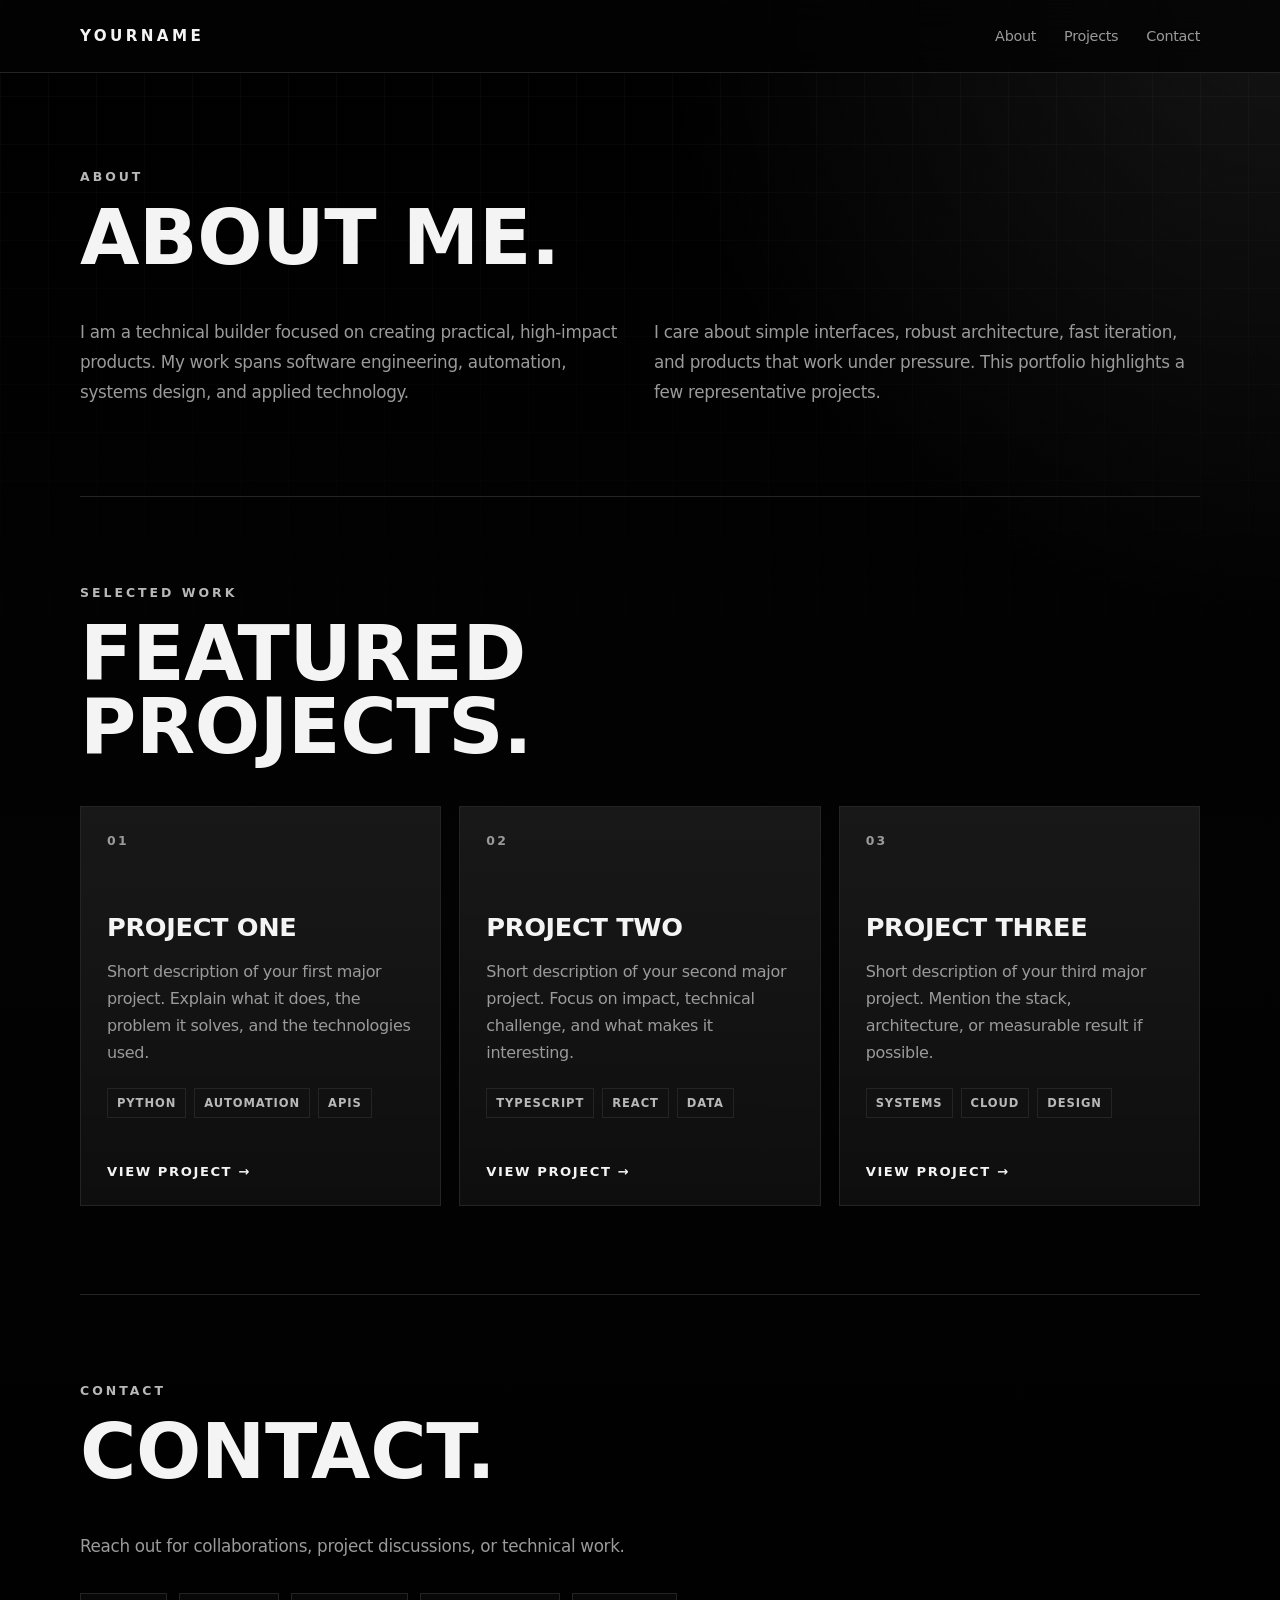
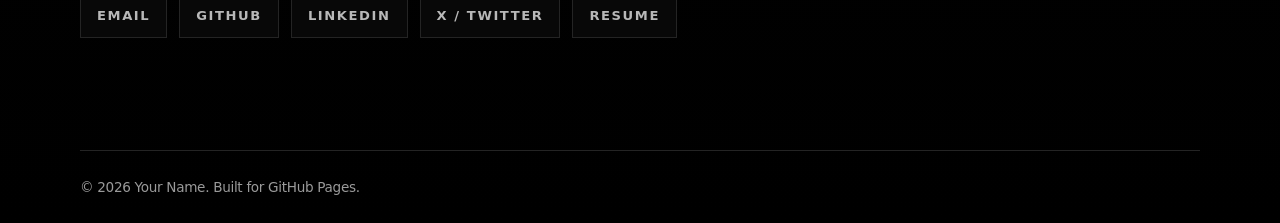
==== index.html @ 9b128155 "basic" ====
<!doctype html>
<html lang="en">
  <head>
    <meta charset="UTF-8" />
    <meta name="viewport" content="width=device-width, initial-scale=1.0" />
    <title>Your Name | Portfolio</title>
    <meta
      name="description"
      content="Portfolio website for Your Name featuring projects, background, and contact links."
    />
    <link rel="stylesheet" href="styles.css" />
  </head>

  <body>
    <header class="site-header">
      <nav class="nav">
        <a href="#" class="logo">YOURNAME</a>

        <div class="nav-links">
          <a href="#about">About</a>
          <a href="#projects">Projects</a>
          <a href="#contact">Contact</a>
        </div>
      </nav>
    </header>

    <main>
      <section id="about" class="section first-section">
        <div class="section-heading">
          <p class="eyebrow">About</p>
          <h1>About me.</h1>
        </div>

        <div class="about-grid">
          <p>
            I am a technical builder focused on creating practical, high-impact
            products. My work spans software engineering, automation, systems
            design, and applied technology.
          </p>

          <p>
            I care about simple interfaces, robust architecture, fast iteration,
            and products that work under pressure. This portfolio highlights a
            few representative projects.
          </p>
        </div>
      </section>

      <section id="projects" class="section">
        <div class="section-heading">
          <p class="eyebrow">Selected Work</p>
          <h2>Featured projects.</h2>
        </div>

        <div class="project-grid">
          <article class="project-card">
            <div class="project-number">01</div>
            <h3>Project One</h3>
            <p>
              Short description of your first major project. Explain what it
              does, the problem it solves, and the technologies used.
            </p>
            <div class="tags">
              <span>Python</span>
              <span>Automation</span>
              <span>APIs</span>
            </div>
            <a href="#" class="project-link">View Project</a>
          </article>

          <article class="project-card">
            <div class="project-number">02</div>
            <h3>Project Two</h3>
            <p>
              Short description of your second major project. Focus on impact,
              technical challenge, and what makes it interesting.
            </p>
            <div class="tags">
              <span>TypeScript</span>
              <span>React</span>
              <span>Data</span>
            </div>
            <a href="#" class="project-link">View Project</a>
          </article>

          <article class="project-card">
            <div class="project-number">03</div>
            <h3>Project Three</h3>
            <p>
              Short description of your third major project. Mention the stack,
              architecture, or measurable result if possible.
            </p>
            <div class="tags">
              <span>Systems</span>
              <span>Cloud</span>
              <span>Design</span>
            </div>
            <a href="#" class="project-link">View Project</a>
          </article>
        </div>
      </section>

      <section id="contact" class="section contact-section">
        <div class="section-heading">
          <p class="eyebrow">Contact</p>
          <h2>Contact.</h2>
        </div>

        <p class="contact-copy">
          Reach out for collaborations, project discussions, or technical work.
        </p>

        <div class="contact-links">
          <a href="mailto:your.email@example.com">Email</a>
          <a
            href="https://github.com/yourusername"
            target="_blank"
            rel="noreferrer"
          >
            GitHub
          </a>
          <a
            href="https://www.linkedin.com/in/yourusername"
            target="_blank"
            rel="noreferrer"
          >
            LinkedIn
          </a>
          <a href="https://x.com/yourusername" target="_blank" rel="noreferrer">
            X / Twitter
          </a>
          <a href="#" target="_blank" rel="noreferrer">Resume</a>
        </div>
      </section>
    </main>

    <footer class="footer">
      <p>© 2026 Your Name. Built for GitHub Pages.</p>
    </footer>
  </body>
</html>
---- styles.css ----
:root {
    --bg: #030303;
    --panel: #0e0e0e;
    --panel-light: #151515;
    --text: #f4f4f4;
    --muted: #9a9a9a;
    --line: #242424;
    --accent-soft: #b8b8b8;
    --max-width: 1120px;
  }
  
  * {
    box-sizing: border-box;
    margin: 0;
    padding: 0;
  }
  
  html {
    scroll-behavior: smooth;
  }
  
  body {
    min-height: 100vh;
    background:
      radial-gradient(
        circle at top right,
        rgba(255, 255, 255, 0.08),
        transparent 28%
      ),
      linear-gradient(180deg, #000000 0%, var(--bg) 50%, #000000 100%);
    color: var(--text);
    font-family:
      Inter, ui-sans-serif, system-ui, -apple-system, BlinkMacSystemFont,
      "Segoe UI", sans-serif;
    letter-spacing: -0.02em;
  }
  
  body::before {
    position: fixed;
    inset: 0;
    z-index: -1;
    content: "";
    background-image:
      linear-gradient(rgba(255, 255, 255, 0.03) 1px, transparent 1px),
      linear-gradient(90deg, rgba(255, 255, 255, 0.03) 1px, transparent 1px);
    background-size: 48px 48px;
    mask-image: linear-gradient(to bottom, black, transparent 85%);
  }
  
  a {
    color: inherit;
    text-decoration: none;
  }
  
  .site-header {
    position: sticky;
    top: 0;
    z-index: 20;
    border-bottom: 1px solid var(--line);
    background: rgba(3, 3, 3, 0.76);
    backdrop-filter: blur(18px);
  }
  
  .nav {
    display: flex;
    align-items: center;
    justify-content: space-between;
    width: min(100% - 32px, var(--max-width));
    height: 72px;
    margin: 0 auto;
  }
  
  .logo {
    font-size: 0.95rem;
    font-weight: 800;
    letter-spacing: 0.22em;
  }
  
  .nav-links {
    display: flex;
    gap: 28px;
  }
  
  .nav-links a {
    color: var(--muted);
    font-size: 0.9rem;
    transition:
      color 180ms ease,
      transform 180ms ease;
  }
  
  .nav-links a:hover {
    color: var(--text);
    transform: translateY(-1px);
  }
  
  .section {
    width: min(100% - 32px, var(--max-width));
    margin: 0 auto;
    padding: 88px 0;
    border-top: 1px solid var(--line);
  }
  
  .first-section {
    border-top: none;
    padding-top: 96px;
  }
  
  .section-heading {
    max-width: 760px;
    margin-bottom: 42px;
  }
  
  .eyebrow {
    margin-bottom: 18px;
    color: var(--accent-soft);
    font-size: 0.78rem;
    font-weight: 700;
    letter-spacing: 0.24em;
    text-transform: uppercase;
  }
  
  h1,
  h2 {
    font-size: clamp(2.6rem, 6vw, 5rem);
    font-weight: 800;
    line-height: 0.95;
    text-transform: uppercase;
  }
  
  .about-grid {
    display: grid;
    grid-template-columns: repeat(2, minmax(0, 1fr));
    gap: 28px;
  }
  
  .about-grid p,
  .contact-copy {
    color: var(--muted);
    font-size: 1.05rem;
    line-height: 1.8;
  }
  
  .project-grid {
    display: grid;
    grid-template-columns: repeat(3, minmax(0, 1fr));
    gap: 18px;
  }
  
  .project-card {
    display: flex;
    min-height: 400px;
    flex-direction: column;
    padding: 26px;
    border: 1px solid var(--line);
    background:
      linear-gradient(180deg, rgba(255, 255, 255, 0.045), transparent),
      var(--panel);
    transition:
      border-color 180ms ease,
      background 180ms ease,
      transform 180ms ease;
  }
  
  .project-card:hover {
    border-color: rgba(255, 255, 255, 0.34);
    background: var(--panel-light);
    transform: translateY(-6px);
  }
  
  .project-number {
    margin-bottom: 64px;
    color: var(--muted);
    font-size: 0.78rem;
    font-weight: 800;
    letter-spacing: 0.18em;
  }
  
  .project-card h3 {
    margin-bottom: 16px;
    font-size: 1.6rem;
    text-transform: uppercase;
  }
  
  .project-card p {
    color: var(--muted);
    line-height: 1.7;
  }
  
  .tags {
    display: flex;
    flex-wrap: wrap;
    gap: 8px;
    margin-top: 22px;
  }
  
  .tags span {
    padding: 7px 9px;
    border: 1px solid var(--line);
    color: var(--accent-soft);
    font-size: 0.72rem;
    font-weight: 700;
    letter-spacing: 0.08em;
    text-transform: uppercase;
  }
  
  .project-link {
    margin-top: auto;
    padding-top: 28px;
    color: var(--text);
    font-size: 0.82rem;
    font-weight: 800;
    letter-spacing: 0.12em;
    text-transform: uppercase;
  }
  
  .project-link::after {
    content: " →";
  }
  
  .contact-section {
    padding-bottom: 112px;
  }
  
  .contact-copy {
    max-width: 620px;
    margin-bottom: 32px;
  }
  
  .contact-links {
    display: flex;
    flex-wrap: wrap;
    gap: 12px;
  }
  
  .contact-links a {
    padding: 14px 16px;
    border: 1px solid var(--line);
    background: rgba(255, 255, 255, 0.03);
    color: var(--accent-soft);
    font-size: 0.82rem;
    font-weight: 800;
    letter-spacing: 0.12em;
    text-transform: uppercase;
    transition:
      color 180ms ease,
      border-color 180ms ease,
      transform 180ms ease;
  }
  
  .contact-links a:hover {
    color: var(--text);
    border-color: rgba(255, 255, 255, 0.35);
    transform: translateY(-2px);
  }
  
  .footer {
    width: min(100% - 32px, var(--max-width));
    margin: 0 auto;
    padding: 28px 0;
    border-top: 1px solid var(--line);
    color: var(--muted);
    font-size: 0.85rem;
  }
  
  @media (max-width: 860px) {
    .about-grid,
    .project-grid {
      grid-template-columns: 1fr;
    }
  
    .project-card {
      min-height: 320px;
    }
  }
  
  @media (max-width: 620px) {
    .nav {
      height: 64px;
    }
  
    .nav-links {
      gap: 16px;
    }
  
    .nav-links a {
      font-size: 0.8rem;
    }
  
    .section {
      padding: 68px 0;
    }
  
    .first-section {
      padding-top: 72px;
    }
  
    h1,
    h2 {
      font-size: clamp(2.3rem, 14vw, 4rem);
    }
  
    .contact-links {
      flex-direction: column;
    }
  
    .contact-links a {
      width: 100%;
    }
  }
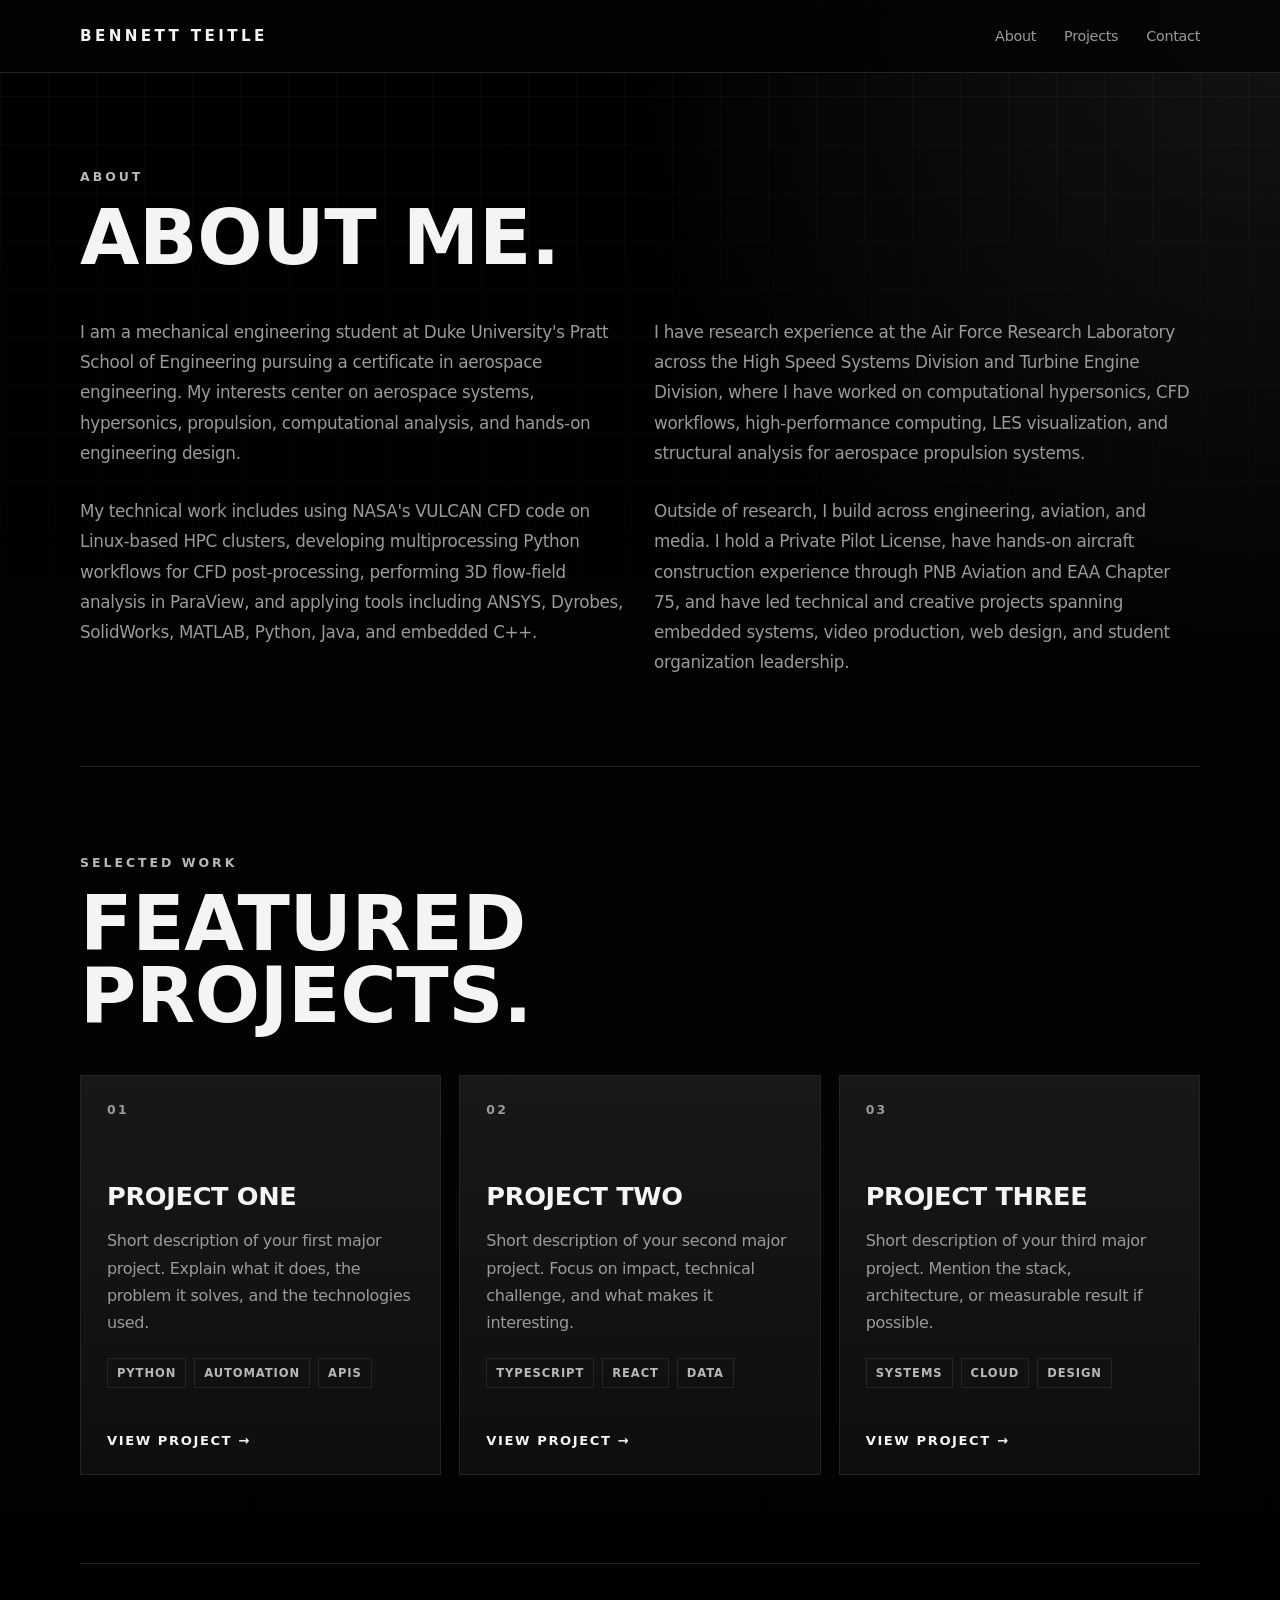
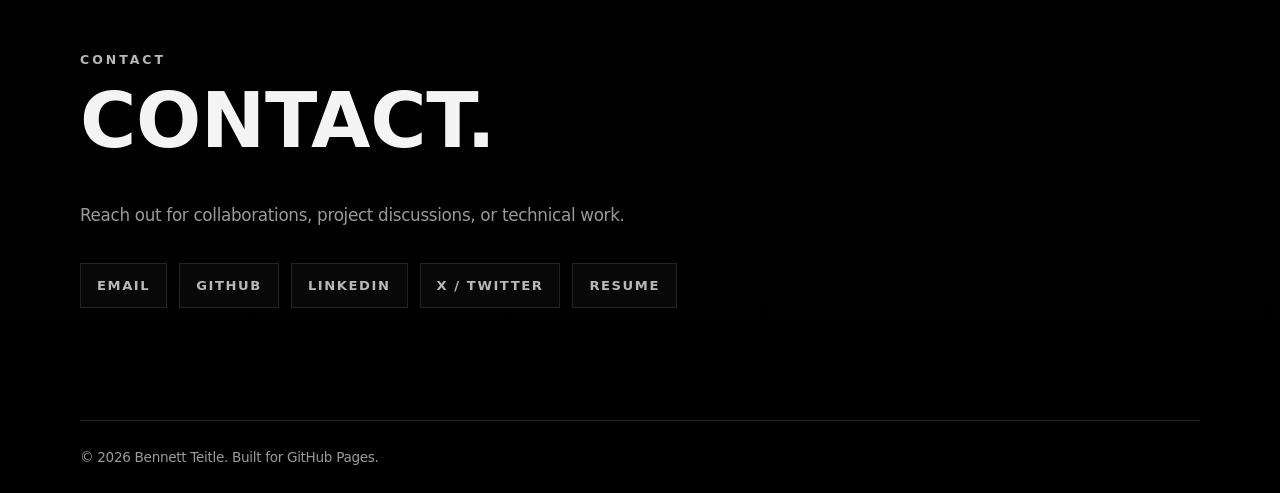
==== commit 728a389d: "filling in" ====
--- a/index.html
+++ b/index.html
@@ -3,10 +3,10 @@
   <head>
     <meta charset="UTF-8" />
     <meta name="viewport" content="width=device-width, initial-scale=1.0" />
-    <title>Your Name | Portfolio</title>
+    <title>Bennett Teitle | Portfolio</title>
     <meta
       name="description"
-      content="Portfolio website for Your Name featuring projects, background, and contact links."
+      content="Portfolio website for Bennett Teitle featuring projects, background, and contact links."
     />
     <link rel="stylesheet" href="styles.css" />
   </head>
@@ -14,7 +14,7 @@
   <body>
     <header class="site-header">
       <nav class="nav">
-        <a href="#" class="logo">YOURNAME</a>
+        <a href="#" class="logo">BENNETT TEITLE</a>
 
         <div class="nav-links">
           <a href="#about">About</a>
@@ -33,15 +33,34 @@
 
         <div class="about-grid">
           <p>
-            I am a technical builder focused on creating practical, high-impact
-            products. My work spans software engineering, automation, systems
-            design, and applied technology.
+            I am a mechanical engineering student at Duke University's Pratt
+            School of Engineering pursuing a certificate in aerospace
+            engineering. My interests center on aerospace systems, hypersonics,
+            propulsion, computational analysis, and hands-on engineering design.
           </p>
 
           <p>
-            I care about simple interfaces, robust architecture, fast iteration,
-            and products that work under pressure. This portfolio highlights a
-            few representative projects.
+            I have research experience at the Air Force Research Laboratory
+            across the High Speed Systems Division and Turbine Engine Division,
+            where I have worked on computational hypersonics, CFD workflows,
+            high-performance computing, LES visualization, and structural
+            analysis for aerospace propulsion systems.
+          </p>
+
+          <p>
+            My technical work includes using NASA's VULCAN CFD code on
+            Linux-based HPC clusters, developing multiprocessing Python
+            workflows for CFD post-processing, performing 3D flow-field analysis
+            in ParaView, and applying tools including ANSYS, Dyrobes,
+            SolidWorks, MATLAB, Python, Java, and embedded C++.
+          </p>
+
+          <p>
+            Outside of research, I build across engineering, aviation, and
+            media. I hold a Private Pilot License, have hands-on aircraft
+            construction experience through PNB Aviation and EAA Chapter 75, and
+            have led technical and creative projects spanning embedded systems,
+            video production, web design, and student organization leadership.
           </p>
         </div>
       </section>
@@ -111,7 +130,7 @@
         </p>
 
         <div class="contact-links">
-          <a href="mailto:your.email@example.com">Email</a>
+          <a href="mailto:bennett.teitle@duke.edu">Email</a>
           <a
             href="https://github.com/yourusername"
             target="_blank"
@@ -120,7 +139,7 @@
             GitHub
           </a>
           <a
-            href="https://www.linkedin.com/in/yourusername"
+            href="https://www.linkedin.com/in/bennett-teitle-175110246/"
             target="_blank"
             rel="noreferrer"
           >
@@ -135,7 +154,7 @@
     </main>
 
     <footer class="footer">
-      <p>© 2026 Your Name. Built for GitHub Pages.</p>
+      <p>© 2026 Bennett Teitle. Built for GitHub Pages.</p>
     </footer>
   </body>
 </html>
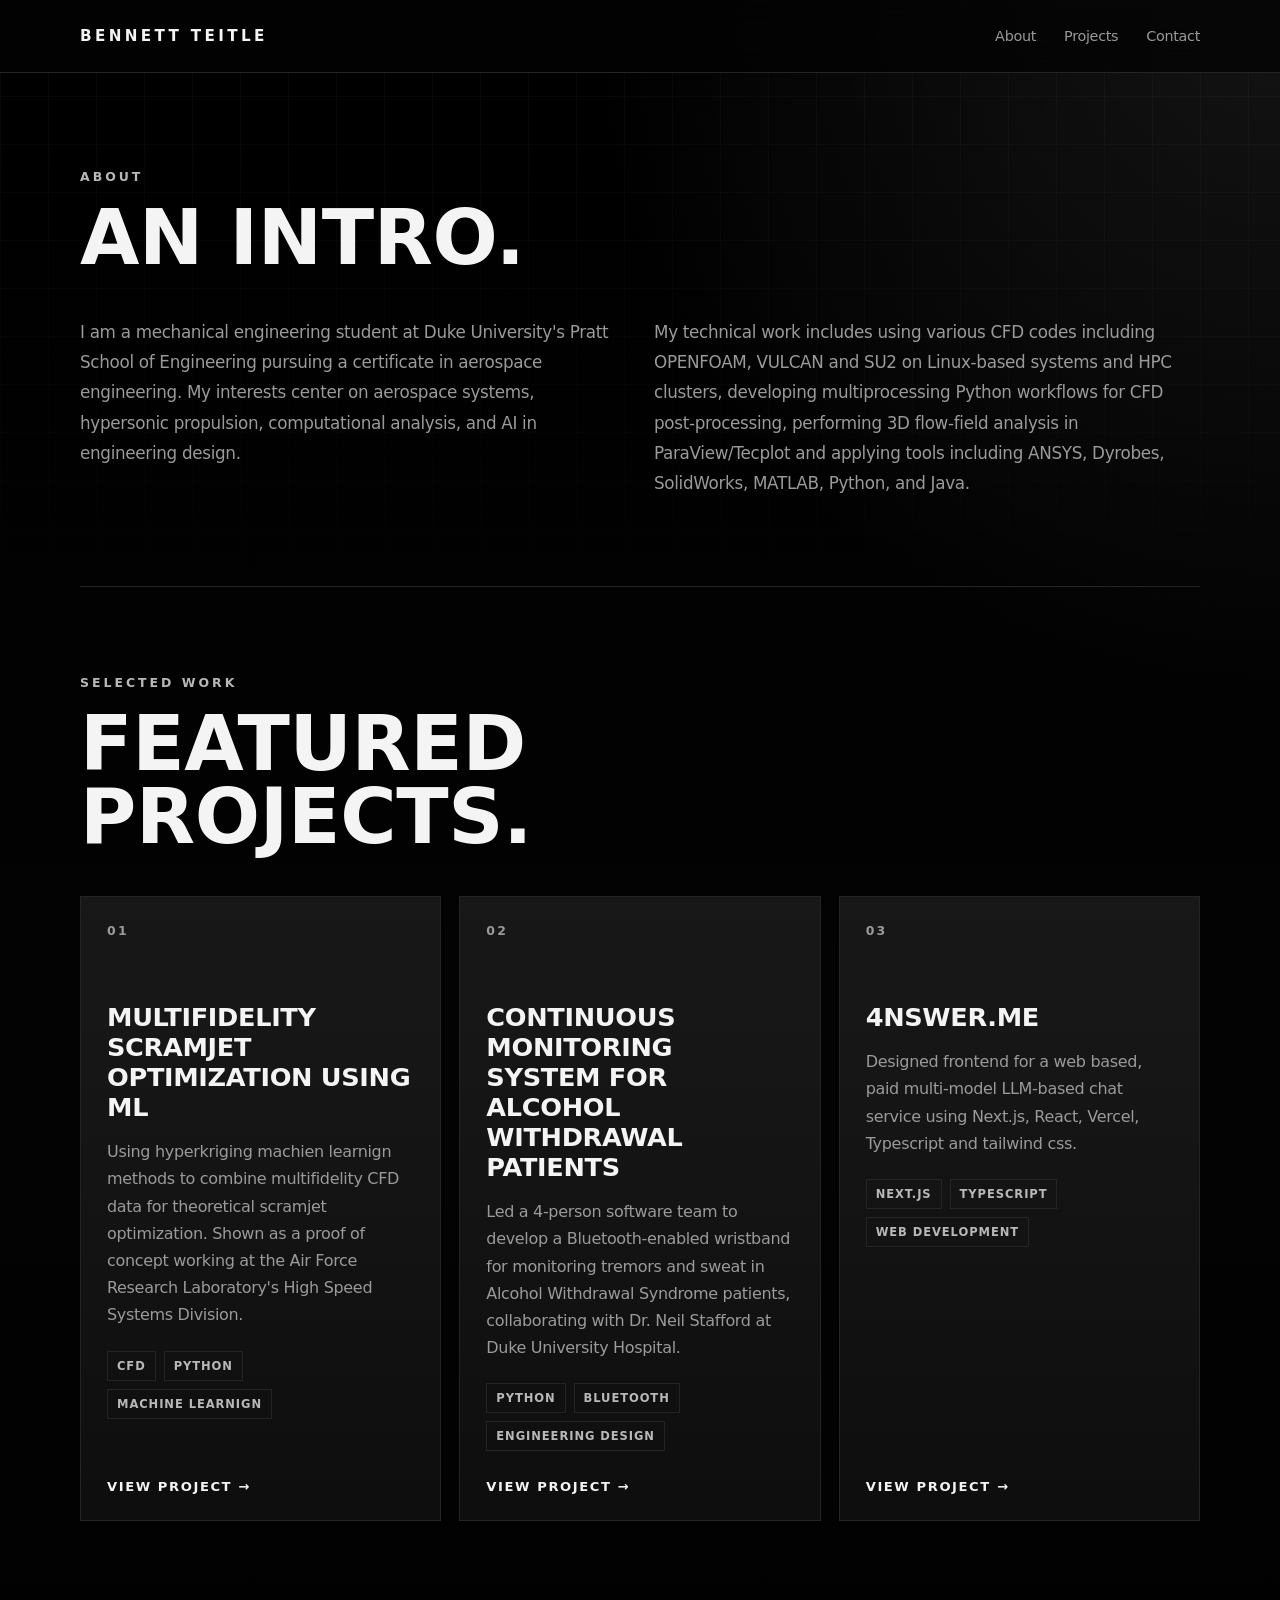
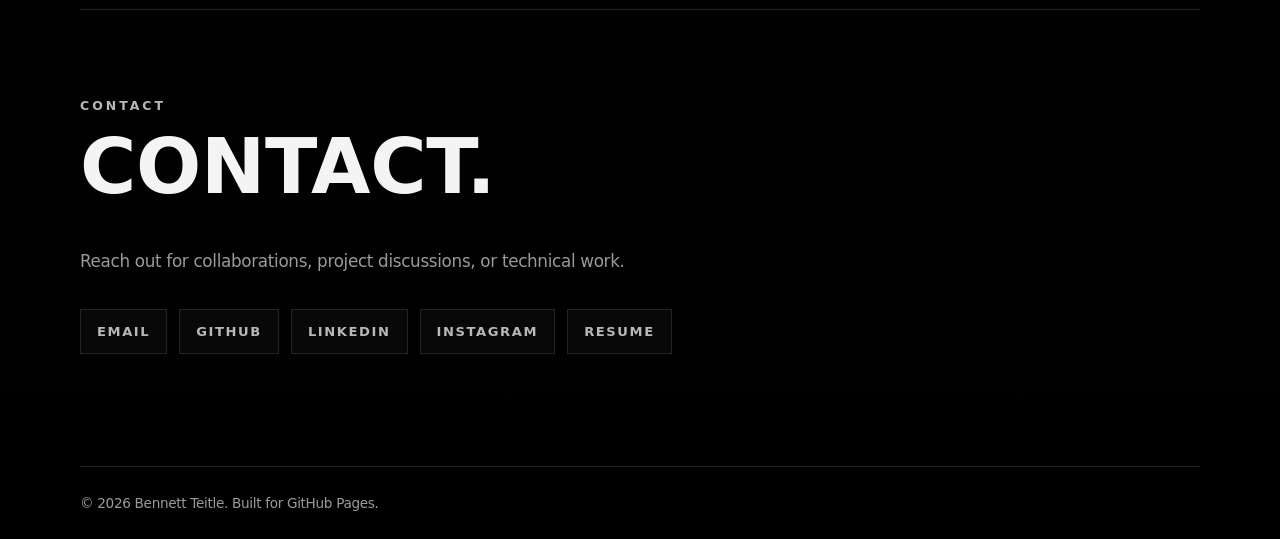
==== commit 37abaeb5: "detail" ====
--- a/index.html
+++ b/index.html
@@ -28,40 +28,25 @@
       <section id="about" class="section first-section">
         <div class="section-heading">
           <p class="eyebrow">About</p>
-          <h1>About me.</h1>
+          <h1>An Intro.</h1>
         </div>
 
         <div class="about-grid">
           <p>
             I am a mechanical engineering student at Duke University's Pratt
             School of Engineering pursuing a certificate in aerospace
-            engineering. My interests center on aerospace systems, hypersonics,
-            propulsion, computational analysis, and hands-on engineering design.
+            engineering. My interests center on aerospace systems, hypersonic propulsion,
+            computational analysis, and AI in engineering design.
           </p>
 
           <p>
-            I have research experience at the Air Force Research Laboratory
-            across the High Speed Systems Division and Turbine Engine Division,
-            where I have worked on computational hypersonics, CFD workflows,
-            high-performance computing, LES visualization, and structural
-            analysis for aerospace propulsion systems.
+            My technical work includes using various CFD codes including OPENFOAM, VULCAN and SU2 on
+            Linux-based systems and HPC clusters, developing multiprocessing Python
+            workflows for CFD post-processing, performing 3D flow-field analysis
+            in ParaView/Tecplot and applying tools including ANSYS, Dyrobes,
+            SolidWorks, MATLAB, Python, and Java.
           </p>
 
-          <p>
-            My technical work includes using NASA's VULCAN CFD code on
-            Linux-based HPC clusters, developing multiprocessing Python
-            workflows for CFD post-processing, performing 3D flow-field analysis
-            in ParaView, and applying tools including ANSYS, Dyrobes,
-            SolidWorks, MATLAB, Python, Java, and embedded C++.
-          </p>
-
-          <p>
-            Outside of research, I build across engineering, aviation, and
-            media. I hold a Private Pilot License, have hands-on aircraft
-            construction experience through PNB Aviation and EAA Chapter 75, and
-            have led technical and creative projects spanning embedded systems,
-            video production, web design, and student organization leadership.
-          </p>
         </div>
       </section>
 
@@ -74,45 +59,44 @@
         <div class="project-grid">
           <article class="project-card">
             <div class="project-number">01</div>
-            <h3>Project One</h3>
+            <h3>Multifidelity Scramjet Optimization using ML</h3>
             <p>
-              Short description of your first major project. Explain what it
-              does, the problem it solves, and the technologies used.
+              Using hyperkriging machien learnign methods to combine multifidelity CFD data for theoretical scramjet optimization. 
+              Shown as a proof of concept working at the Air Force Research Laboratory's High Speed Systems Division.
             </p>
             <div class="tags">
+              <span>CFD</span>
               <span>Python</span>
-              <span>Automation</span>
-              <span>APIs</span>
+              <span>Machine Learnign</span>
             </div>
             <a href="#" class="project-link">View Project</a>
           </article>
 
           <article class="project-card">
             <div class="project-number">02</div>
-            <h3>Project Two</h3>
+            <h3>Continuous Monitoring System for Alcohol Withdrawal Patients</h3>
             <p>
-              Short description of your second major project. Focus on impact,
-              technical challenge, and what makes it interesting.
+              Led a 4-person software team to develop a Bluetooth-enabled wristband for monitoring tremors and sweat in Alcohol Withdrawal Syndrome patients, 
+              collaborating with Dr. Neil Stafford at Duke University Hospital.
             </p>
             <div class="tags">
-              <span>TypeScript</span>
-              <span>React</span>
-              <span>Data</span>
+              <span>Python</span>
+              <span>Bluetooth</span>
+              <span>Engineering Design</span>
             </div>
             <a href="#" class="project-link">View Project</a>
           </article>
 
           <article class="project-card">
             <div class="project-number">03</div>
-            <h3>Project Three</h3>
+            <h3>4nswer.me</h3>
             <p>
-              Short description of your third major project. Mention the stack,
-              architecture, or measurable result if possible.
+              Designed frontend for a web based, paid multi-model LLM-based chat service using Next.js, React, Vercel, Typescript and tailwind css.
             </p>
             <div class="tags">
-              <span>Systems</span>
-              <span>Cloud</span>
-              <span>Design</span>
+              <span>Next.js</span>
+              <span>Typescript</span>
+              <span>Web Development</span>
             </div>
             <a href="#" class="project-link">View Project</a>
           </article>
@@ -132,7 +116,7 @@
         <div class="contact-links">
           <a href="mailto:bennett.teitle@duke.edu">Email</a>
           <a
-            href="https://github.com/yourusername"
+            href="https://github.com/yf23-enthusiast"
             target="_blank"
             rel="noreferrer"
           >
@@ -145,8 +129,8 @@
           >
             LinkedIn
           </a>
-          <a href="https://x.com/yourusername" target="_blank" rel="noreferrer">
-            X / Twitter
+          <a href="https://www.instagram.com/bennett_teitle/" target="_blank" rel="noreferrer">
+            Instagram
           </a>
           <a href="#" target="_blank" rel="noreferrer">Resume</a>
         </div>
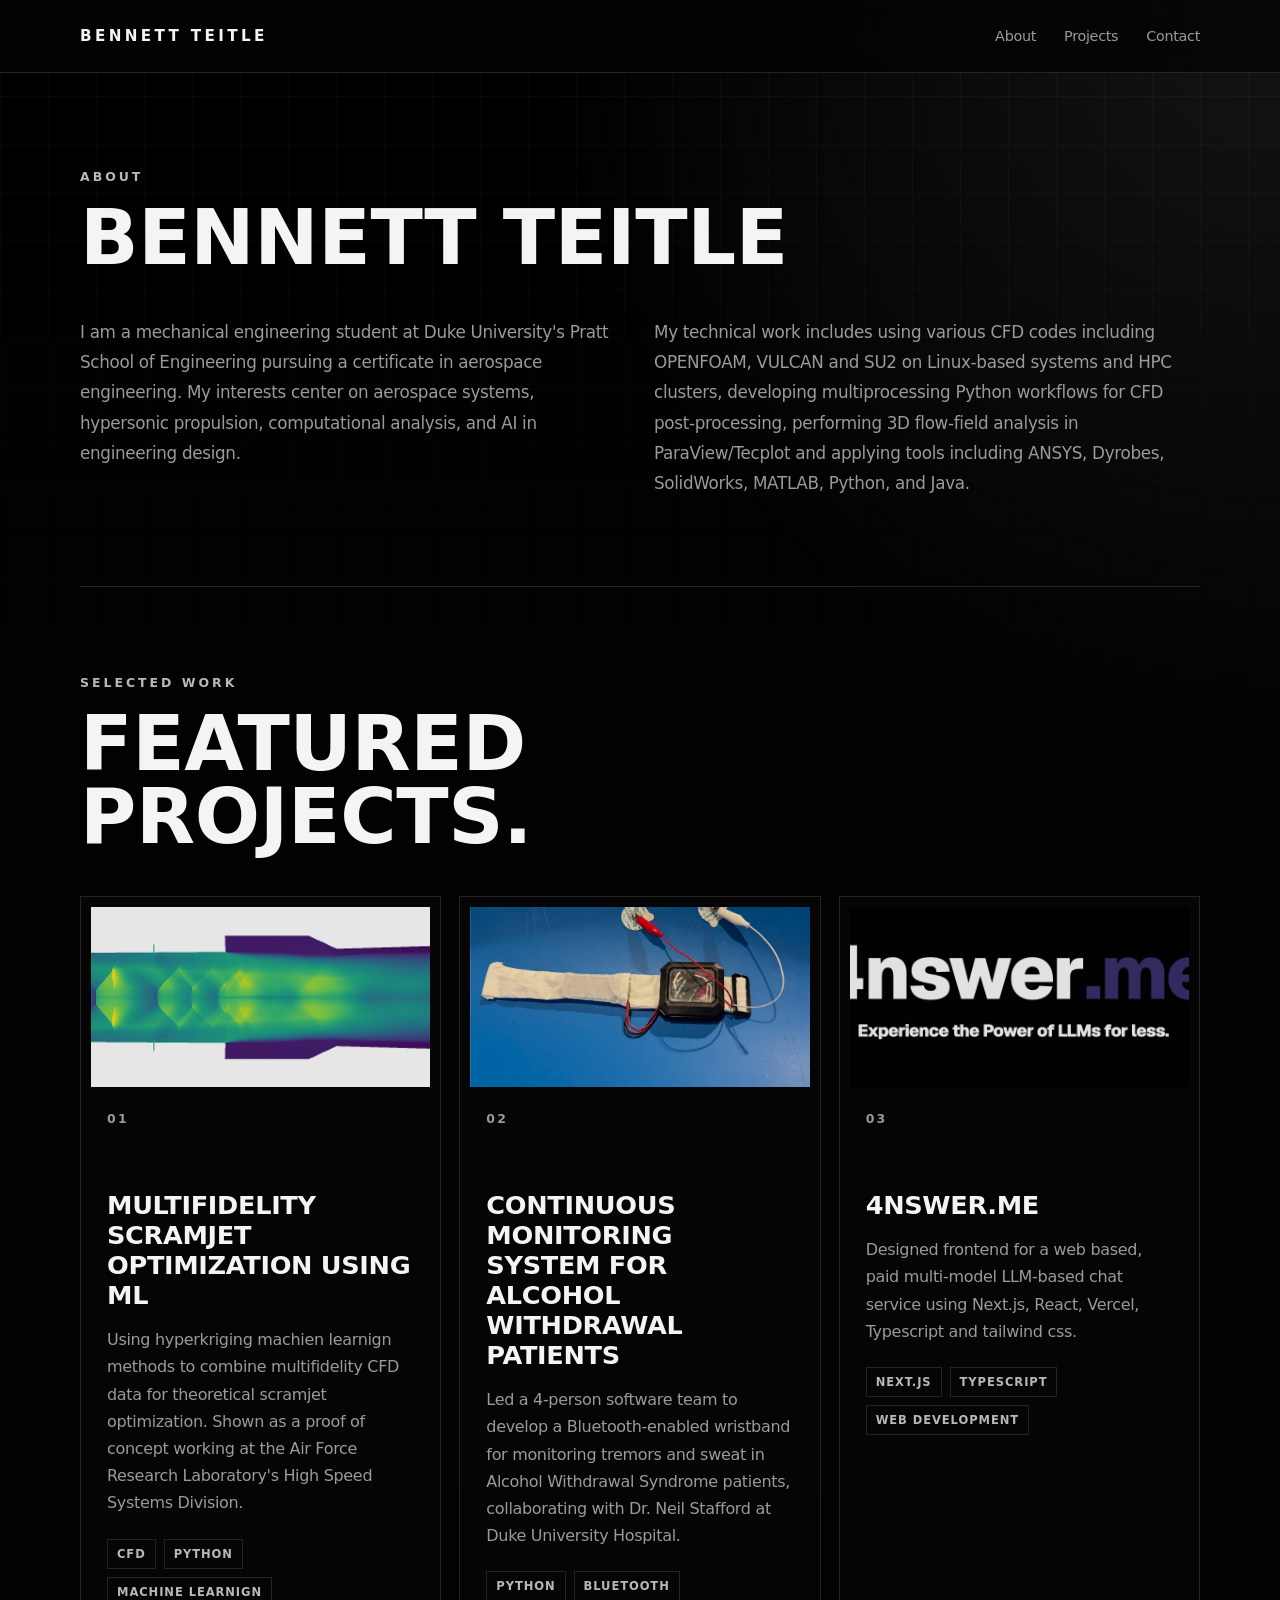
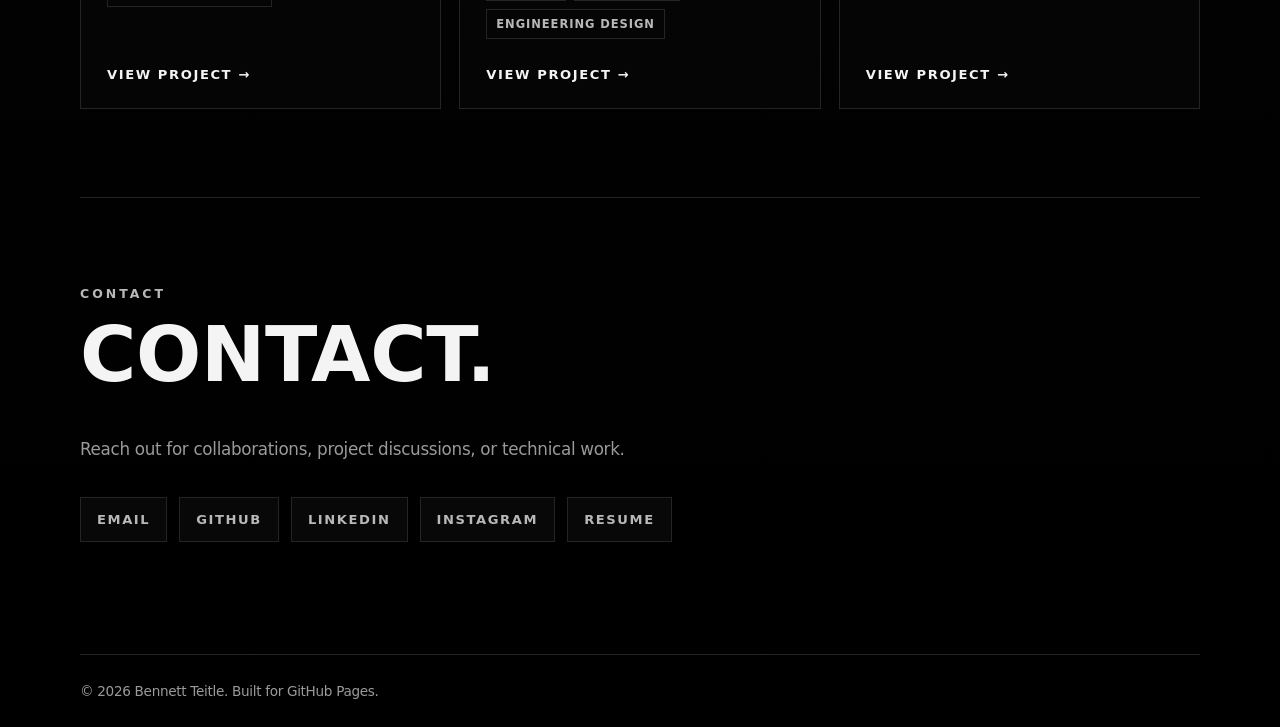
==== commit 3f605006: "pictures" ====
--- a/index.html
+++ b/index.html
@@ -28,7 +28,7 @@
       <section id="about" class="section first-section">
         <div class="section-heading">
           <p class="eyebrow">About</p>
-          <h1>An Intro.</h1>
+          <h1>Bennett Teitle</h1>
         </div>
 
         <div class="about-grid">
--- a/styles.css
+++ b/styles.css
@@ -307,4 +307,34 @@
     .contact-links a {
       width: 100%;
     }
-  }+  }
+
+.project-card {
+  position: relative;
+  overflow: hidden;
+  background: #050505;
+}
+
+.project-card::before {
+  content: "";
+  display: block;
+  width: calc(100% + 2rem);
+  height: 180px;
+  margin: -1rem -1rem 1.5rem;
+  background-size: cover;
+  background-position: center;
+  background-repeat: no-repeat;
+  opacity: 0.9;
+}
+
+.project-card:nth-child(1)::before {
+  background-image: url("MLscramjet.png");
+}
+
+.project-card:nth-child(2)::before {
+  background-image: url("Band.jpg");
+}
+
+.project-card:nth-child(3)::before {
+  background-image: url("4nswerme.png");
+}
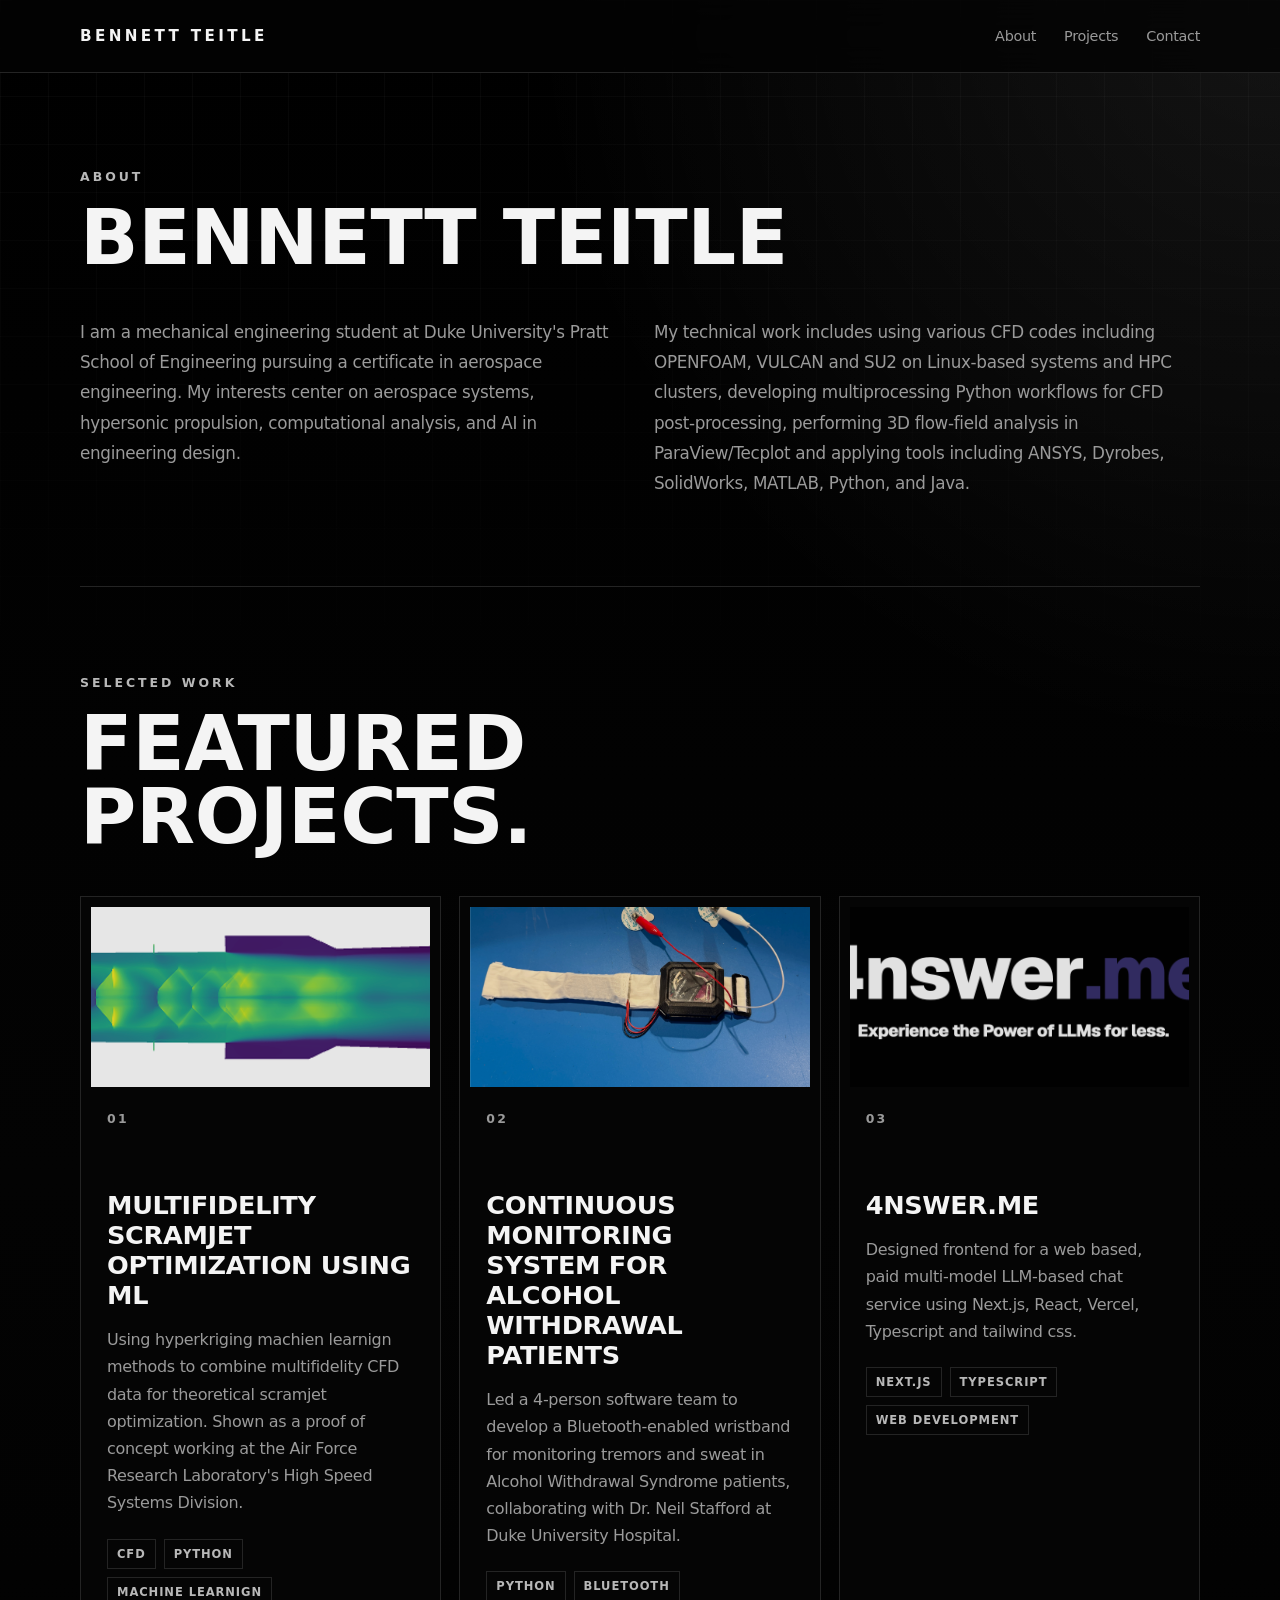
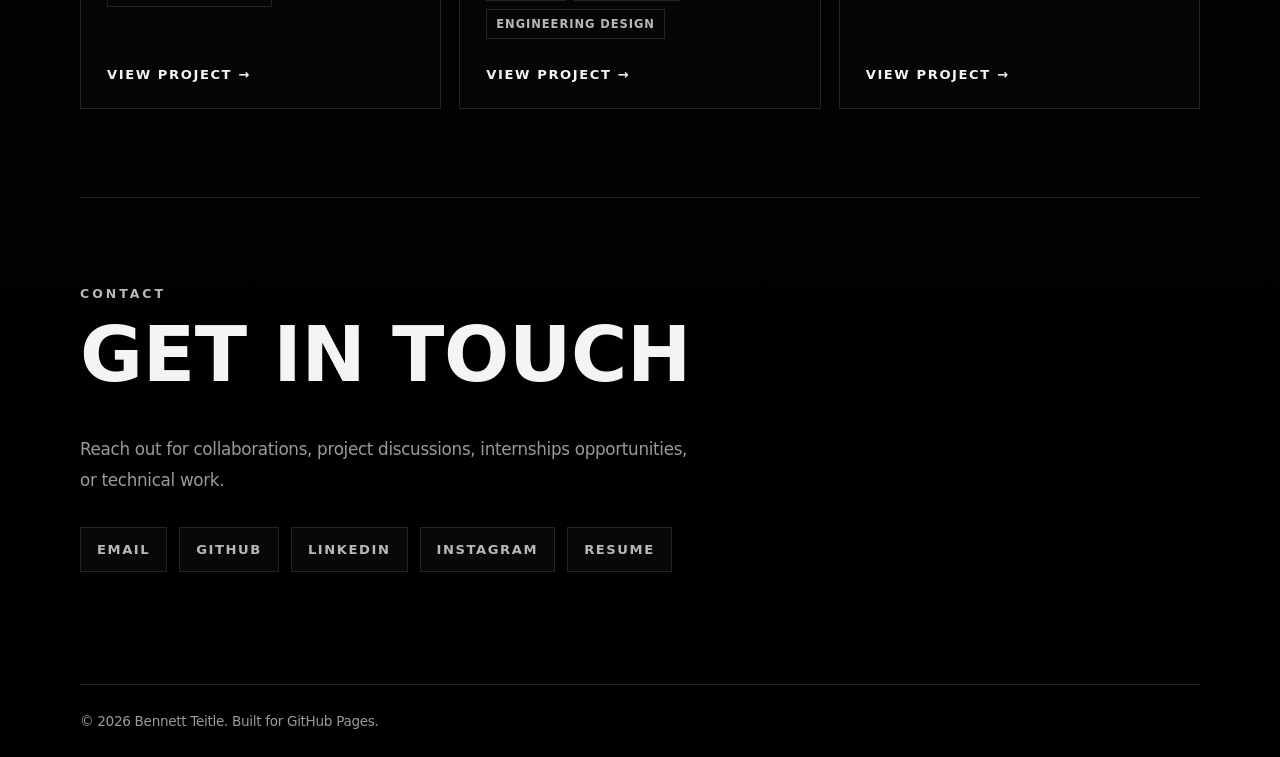
==== commit 3f1abb9b: "yo" ====
--- a/index.html
+++ b/index.html
@@ -69,7 +69,7 @@
               <span>Python</span>
               <span>Machine Learnign</span>
             </div>
-            <a href="#" class="project-link">View Project</a>
+            <a href="scramjet-optimization.html" class="project-link">View Project</a>
           </article>
 
           <article class="project-card">
@@ -84,7 +84,7 @@
               <span>Bluetooth</span>
               <span>Engineering Design</span>
             </div>
-            <a href="#" class="project-link">View Project</a>
+            <a href="alcohol-withdrawal-monitor.html" class="project-link">View Project</a>
           </article>
 
           <article class="project-card">
@@ -98,7 +98,7 @@
               <span>Typescript</span>
               <span>Web Development</span>
             </div>
-            <a href="#" class="project-link">View Project</a>
+            <a href="4nswerme.html" class="project-link">View Project</a>
           </article>
         </div>
       </section>
@@ -106,11 +106,11 @@
       <section id="contact" class="section contact-section">
         <div class="section-heading">
           <p class="eyebrow">Contact</p>
-          <h2>Contact.</h2>
+          <h2>Get in touch</h2>
         </div>
 
         <p class="contact-copy">
-          Reach out for collaborations, project discussions, or technical work.
+          Reach out for collaborations, project discussions, internships opportunities, or technical work.
         </p>
 
         <div class="contact-links">
--- a/styles.css
+++ b/styles.css
@@ -337,4 +337,153 @@
 
 .project-card:nth-child(3)::before {
   background-image: url("4nswerme.png");
+}
+
+.project-detail {
+  max-width: 1200px;
+}
+
+.project-detail .section-heading {
+  max-width: 900px;
+}
+
+.project-detail .section-heading h1 {
+  max-width: 950px;
+}
+
+.project-hero-image {
+  width: 100%;
+  margin: 2rem 0 3rem;
+  overflow: hidden;
+  border: 1px solid rgba(255, 255, 255, 0.12);
+  border-radius: 24px;
+  background: #050505;
+}
+
+.project-hero-image img {
+  display: block;
+  width: 100%;
+  max-height: 520px;
+  object-fit: cover;
+}
+
+.project-detail-grid {
+  display: grid;
+  grid-template-columns: minmax(0, 1fr) 320px;
+  gap: 2rem;
+  align-items: start;
+}
+
+.project-detail-main {
+  padding: 2rem;
+  border: 1px solid rgba(255, 255, 255, 0.1);
+  border-radius: 24px;
+  background: rgba(255, 255, 255, 0.035);
+}
+
+.project-detail-main h2 {
+  margin: 0 0 1rem;
+  color: #ffffff;
+  font-size: clamp(1.5rem, 3vw, 2rem);
+}
+
+.project-detail-main h2:not(:first-child) {
+  margin-top: 2.5rem;
+}
+
+.project-detail-main p {
+  margin: 0 0 1.25rem;
+  color: rgba(255, 255, 255, 0.74);
+  font-size: 1rem;
+  line-height: 1.8;
+}
+
+.project-detail-sidebar {
+  position: sticky;
+  top: 6rem;
+  padding: 1.5rem;
+  border: 1px solid rgba(255, 255, 255, 0.1);
+  border-radius: 24px;
+  background: #050505;
+}
+
+.project-detail-sidebar h3 {
+  margin: 0 0 1.5rem;
+  color: #ffffff;
+  font-size: 1.25rem;
+}
+
+.detail-item {
+  padding: 1rem 0;
+  border-top: 1px solid rgba(255, 255, 255, 0.1);
+}
+
+.detail-item span {
+  display: block;
+  margin-bottom: 0.35rem;
+  color: rgba(255, 255, 255, 0.45);
+  font-size: 0.75rem;
+  font-weight: 700;
+  letter-spacing: 0.12em;
+  text-transform: uppercase;
+}
+
+.detail-item p {
+  margin: 0;
+  color: rgba(255, 255, 255, 0.78);
+  line-height: 1.6;
+}
+
+.detail-tags {
+  margin-top: 1.5rem;
+}
+
+.image-row {
+  display: grid;
+  grid-template-columns: repeat(2, minmax(0, 1fr));
+  gap: 1rem;
+  margin: 2rem 0;
+}
+
+.image-placeholder {
+  display: grid;
+  min-height: 220px;
+  place-items: center;
+  padding: 1.5rem;
+  border: 1px dashed rgba(255, 255, 255, 0.18);
+  border-radius: 18px;
+  background: rgba(255, 255, 255, 0.04);
+  text-align: center;
+}
+
+.image-placeholder p {
+  margin: 0;
+  color: rgba(255, 255, 255, 0.45);
+  font-size: 0.95rem;
+}
+
+.back-link {
+  display: inline-flex;
+  margin-top: 2.5rem;
+  color: #ffffff;
+  font-weight: 700;
+  text-decoration: none;
+}
+
+.back-link:hover {
+  color: rgba(255, 255, 255, 0.7);
+}
+
+@media (max-width: 900px) {
+  .project-detail-grid {
+    grid-template-columns: 1fr;
+  }
+
+  .project-detail-sidebar {
+    position: static;
+  }
+
+  .image-row {
+    grid-template-columns: 1fr;
+  }
 }
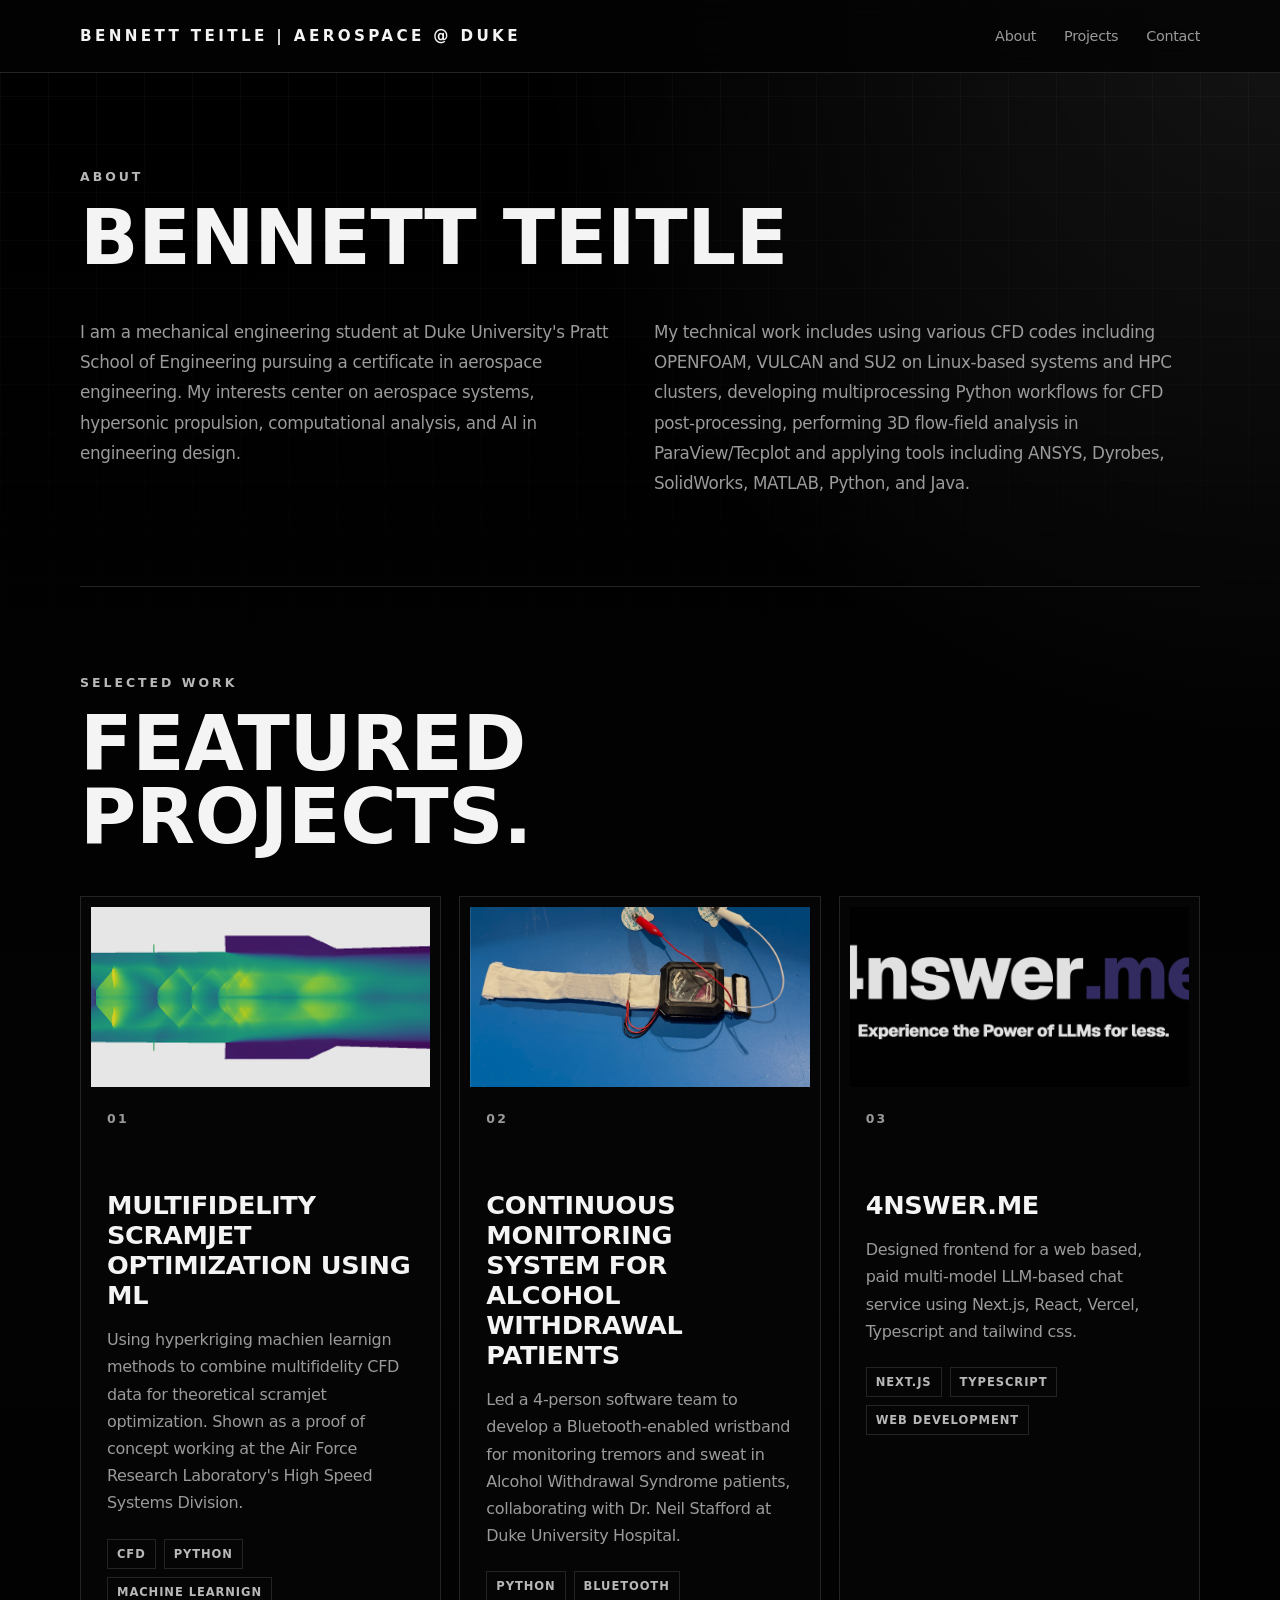
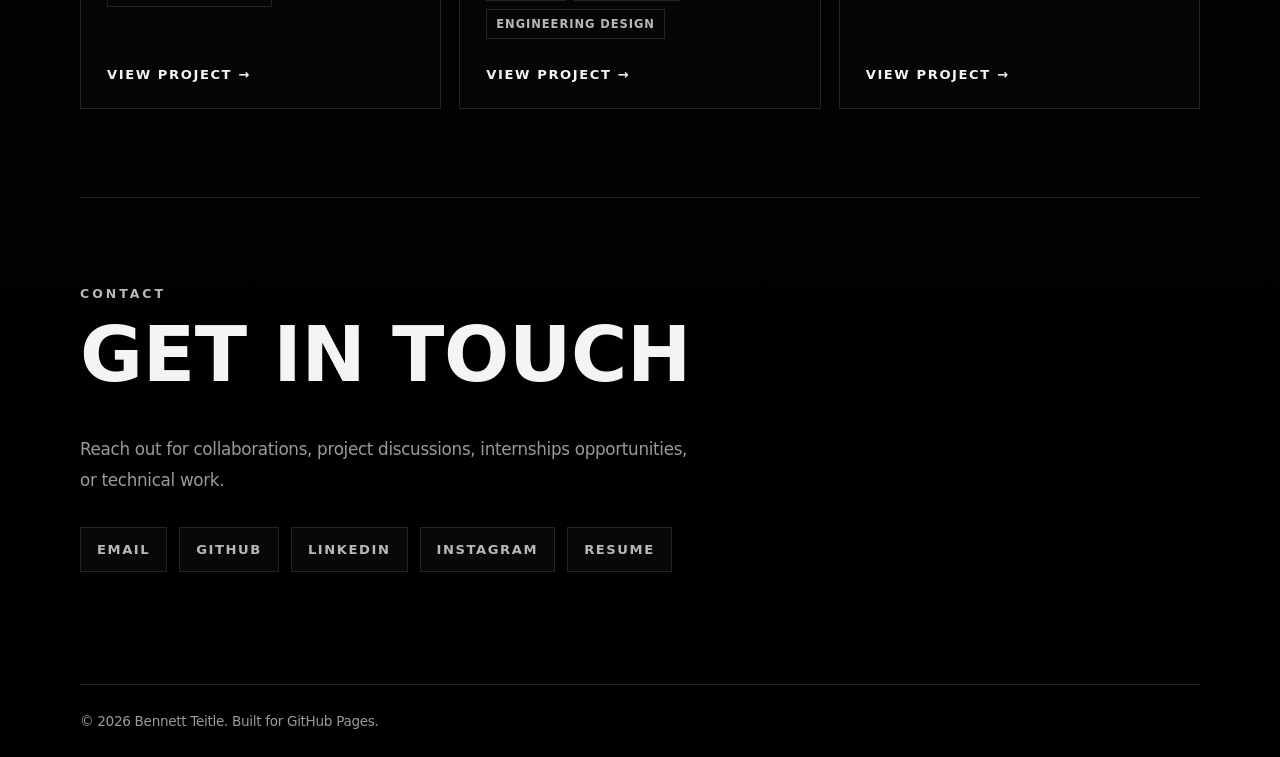
==== commit c9129e90: "small changes" ====
--- a/index.html
+++ b/index.html
@@ -14,7 +14,7 @@
   <body>
     <header class="site-header">
       <nav class="nav">
-        <a href="#" class="logo">BENNETT TEITLE</a>
+        <a href="#" class="logo">BENNETT TEITLE | AEROSPACE @ DUKE</a>
 
         <div class="nav-links">
           <a href="#about">About</a>
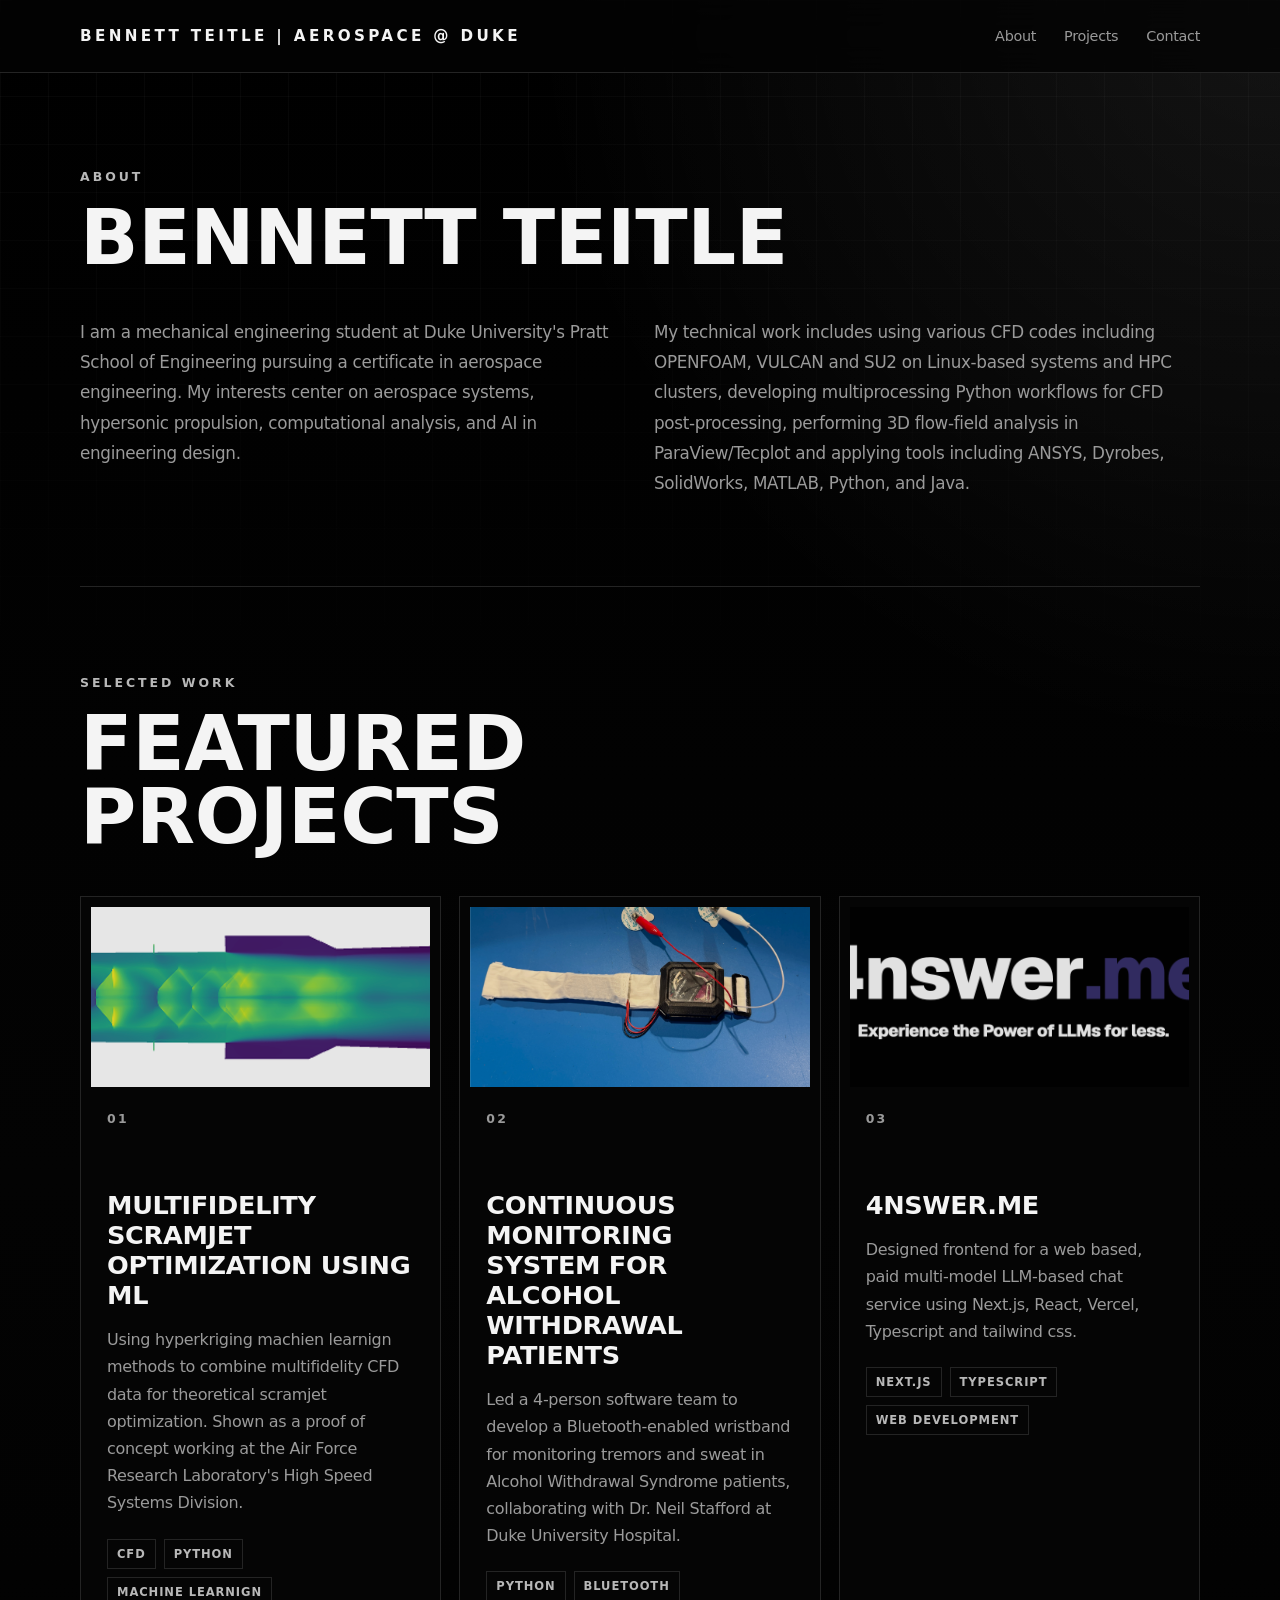
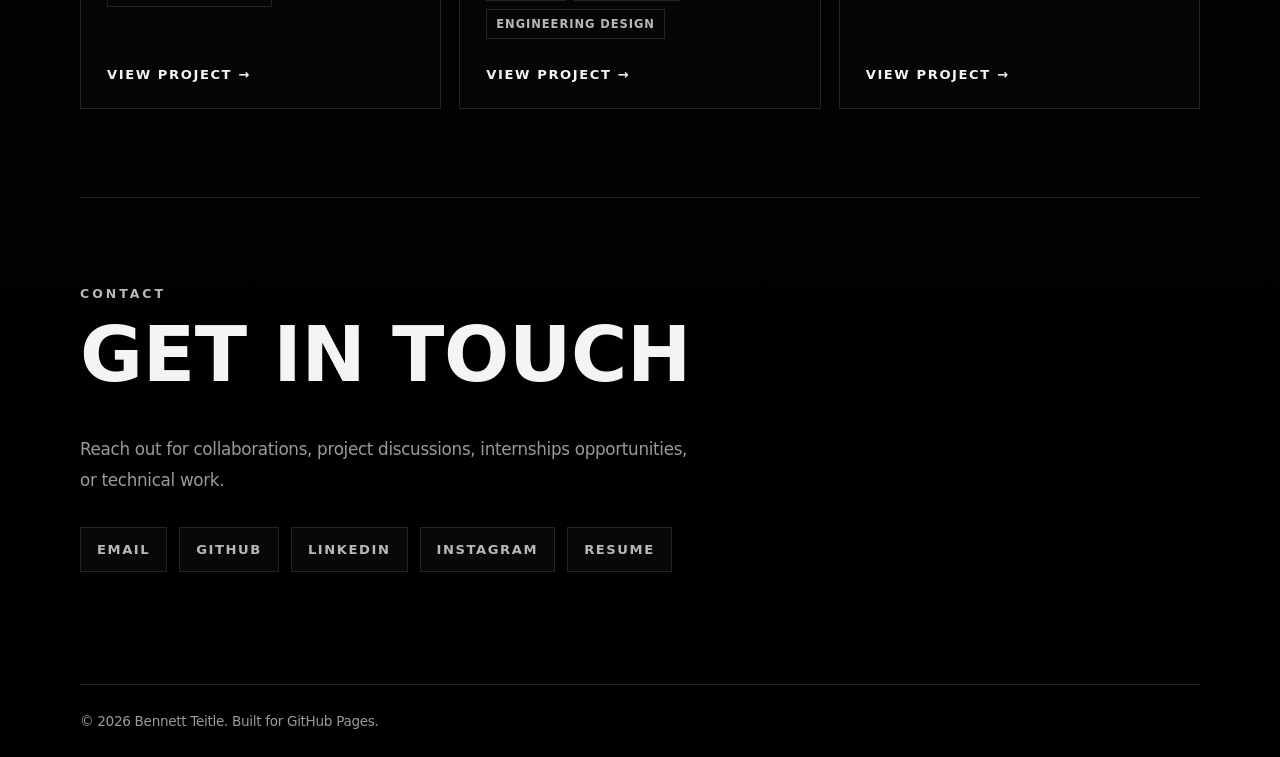
==== commit 473747f0: "scramjet pictures and text" ====
--- a/index.html
+++ b/index.html
@@ -53,7 +53,7 @@
       <section id="projects" class="section">
         <div class="section-heading">
           <p class="eyebrow">Selected Work</p>
-          <h2>Featured projects.</h2>
+          <h2>Featured projects</h2>
         </div>
 
         <div class="project-grid">
--- a/styles.css
+++ b/styles.css
@@ -439,10 +439,23 @@
 }
 
 .image-row {
-  display: grid;
-  grid-template-columns: repeat(2, minmax(0, 1fr));
-  gap: 1rem;
+  display: flex;
+  justify-content: center;
+  gap: 1.5rem;
   margin: 2rem 0;
+  flex-wrap: wrap;
+}
+
+.project-inline-image {
+  width: 100%;
+  max-width: 650px;
+  max-height: 420px;
+  object-fit: contain;
+  border-radius: 12px;
+}
+
+.image-row.two-images .project-inline-image {
+  max-width: 420px;
 }
 
 .image-placeholder {
